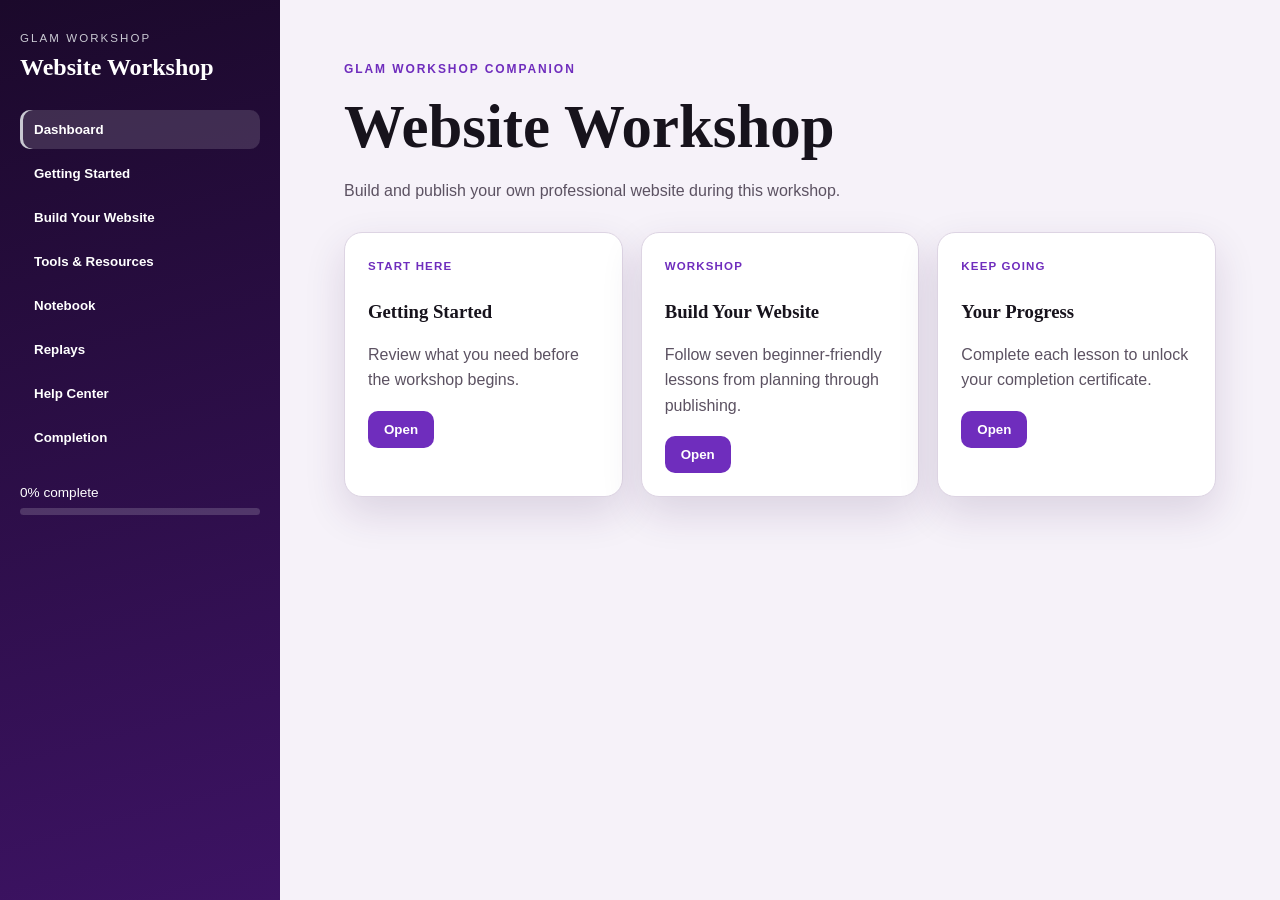
==== index.html @ 3e6be876 "first commit" ====
<!doctype html>
<html lang="en">
  <head>
    <meta charset="utf-8" />
    <meta name="viewport" content="width=device-width,initial-scale=1" />
    <title>Workshop Companion</title>
    <link rel="stylesheet" href="css/style.css" />
  </head>
  <body>
    <button id="menuBtn" class="menu" aria-label="Open menu">☰</button>
    <aside>
      <div class="brand">
        <span>GLAM WORKSHOP</span>
        <h2 id="sideTitle"></h2>
      </div>
      <nav id="nav"></nav>
      <div class="progress">
        <span id="progressText">0% complete</span>
        <div><i id="progressBar"></i></div>
      </div>
    </aside>
    <main>
      <header>
        <p id="eyebrow"></p>
        <h1 id="pageTitle"></h1>
        <p id="pageIntro"></p>
      </header>
      <div id="page"></div>
    </main>
    <div id="toast" role="status"></div>
    <script src="js/workshop-settings.js"></script>
    <script src="js/app.js"></script>
  </body>
</html>
---- css/style.css ----
:root{--purple:#6f2dbd;--deep:#1b092b;--silver:#c9c9d2;--white:#fff;--ink:#17131c;--soft:#f6f2f9;--shadow:0 16px 40px rgba(54,18,83,.14)}*{box-sizing:border-box}body{margin:0;font-family:Arial,sans-serif;background:var(--soft);color:var(--ink)}aside{position:fixed;inset:0 auto 0 0;width:280px;padding:28px 20px;background:linear-gradient(165deg,var(--deep),#3d1364);color:white;overflow:auto}.brand span{font-size:.72rem;letter-spacing:.18em;color:var(--silver)}.brand h2{margin:.5rem 0 1.8rem;font-family:Georgia,serif}.nav-btn{display:block;width:100%;padding:12px 14px;margin:5px 0;border:0;border-radius:10px;background:transparent;color:white;text-align:left;font-weight:700;cursor:pointer}.nav-btn:hover,.nav-btn.active{background:rgba(255,255,255,.14);box-shadow:inset 3px 0 var(--silver)}.progress{margin-top:28px;font-size:.85rem}.progress>div{height:7px;margin-top:8px;border-radius:9px;background:#ffffff2a;overflow:hidden}.progress i{display:block;height:100%;width:0;background:linear-gradient(90deg,var(--silver),white);transition:.3s}main{margin-left:280px;min-height:100vh;padding:48px clamp(22px,5vw,72px)}header{max-width:850px;margin-bottom:28px}header p{line-height:1.65;color:#5c5262}#eyebrow{font-size:.75rem;font-weight:800;letter-spacing:.16em;color:var(--purple);text-transform:uppercase}h1,h2,h3{font-family:Georgia,serif}h1{font-size:clamp(2.1rem,5vw,3.8rem);margin:.25rem 0}.grid{display:grid;grid-template-columns:repeat(auto-fit,minmax(240px,1fr));gap:18px}.card{background:white;border:1px solid #ddd4e3;border-radius:18px;padding:23px;box-shadow:var(--shadow)}.card .tag{display:inline-block;margin-bottom:10px;color:var(--purple);font-size:.72rem;font-weight:800;letter-spacing:.1em;text-transform:uppercase}.card p,.card li{color:#5c5262;line-height:1.6}.actions{display:flex;gap:10px;flex-wrap:wrap;margin-top:18px}button,.button{border:0;border-radius:10px;padding:11px 16px;font-weight:800;cursor:pointer;text-decoration:none}.primary{background:var(--purple);color:white}.secondary{background:#eee9f2;color:var(--deep)}textarea,input{width:100%;padding:13px;border:1px solid #cfc5d5;border-radius:10px;font:inherit}textarea{min-height:160px;resize:vertical}.check{display:flex;gap:9px;align-items:flex-start;margin-top:16px}.check input{width:auto;margin-top:3px}.lesson{margin-bottom:18px}.lesson.done{border-color:#8c63ad;background:#fdfbff}#toast{position:fixed;right:22px;bottom:22px;padding:13px 17px;border-radius:10px;background:var(--deep);color:white;opacity:0;transform:translateY(12px);transition:.25s;pointer-events:none}#toast.show{opacity:1;transform:none}.menu{display:none;position:fixed;z-index:5;top:12px;left:12px;background:var(--deep);color:white}.empty{padding:30px;text-align:center;color:#6c6270}.resource-link{display:inline-block;margin-top:8px;color:var(--purple);font-weight:800}.note-list{display:grid;gap:12px;margin-top:18px}.saved-note{background:#f6f1f8;padding:14px;border-radius:10px}.saved-note button{float:right;padding:4px 8px}@media(max-width:800px){.menu{display:block}aside{transform:translateX(-100%);transition:.25s;z-index:4}aside.open{transform:none}main{margin-left:0;padding-top:65px}}
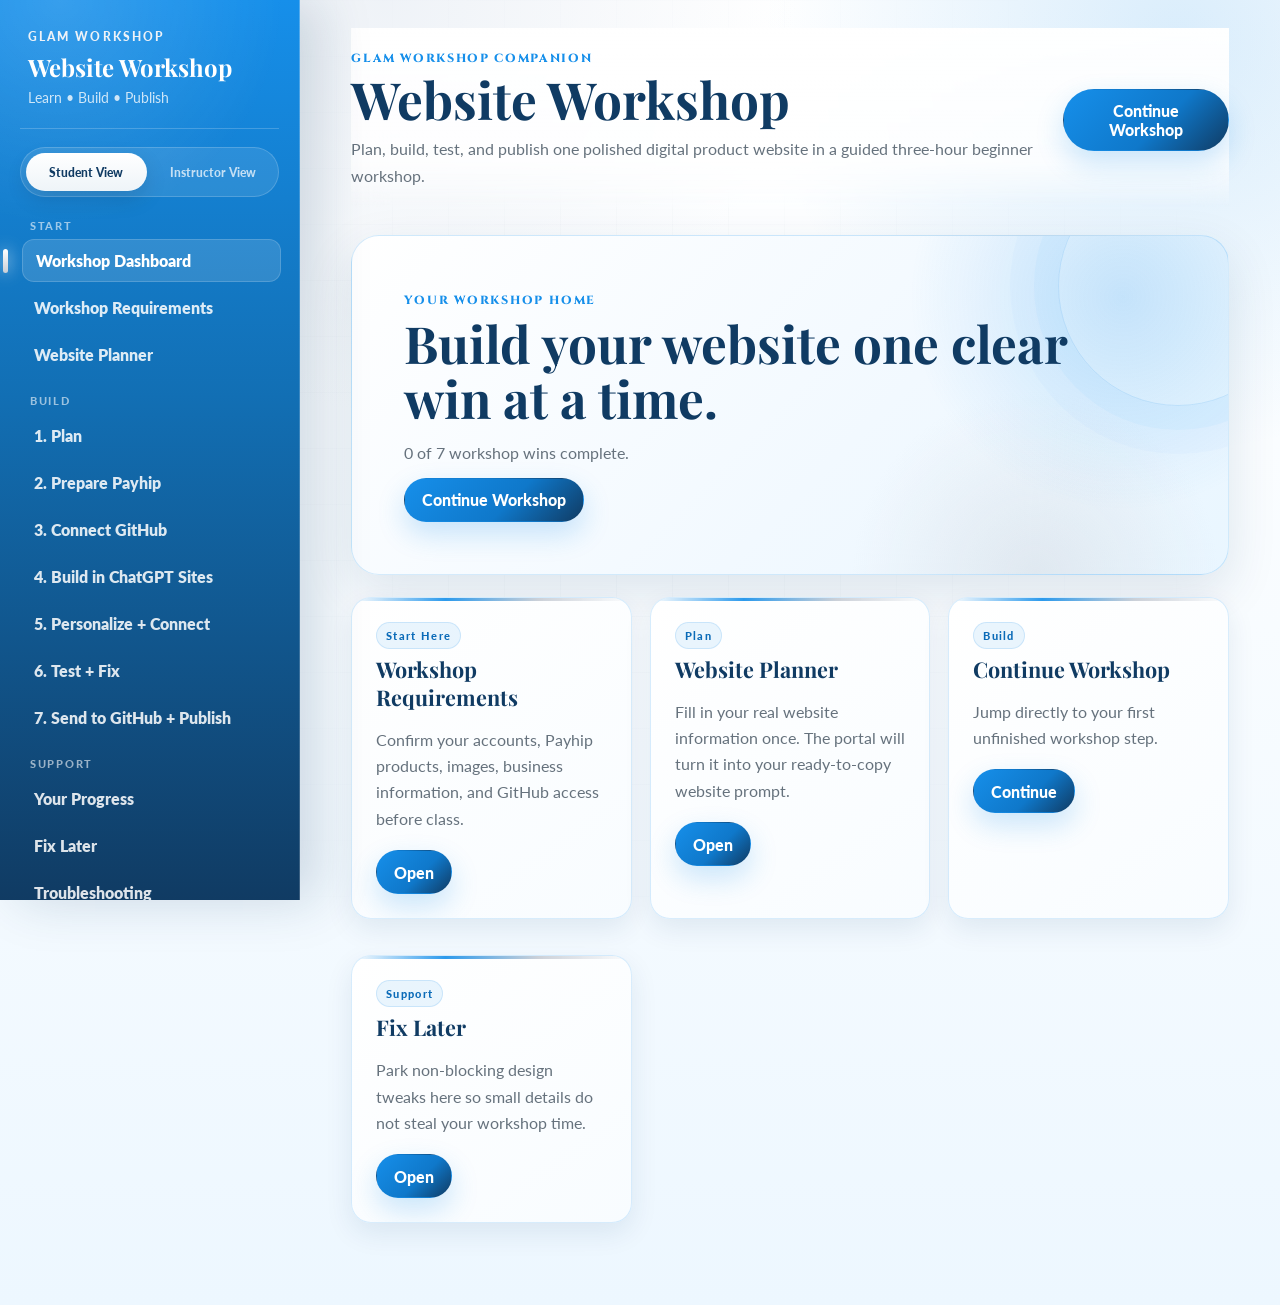
==== commit 88f2ce36: "final" ====
--- a/index.html
+++ b/index.html
@@ -3,32 +3,72 @@
   <head>
     <meta charset="utf-8" />
     <meta name="viewport" content="width=device-width,initial-scale=1" />
-    <title>Workshop Companion</title>
+    <meta
+      name="description"
+      content="Glam Website Workshop companion for planning, building, testing, and publishing a digital product website."
+    />
+    <title>Website Workshop</title>
+
+    <link rel="preconnect" href="https://fonts.googleapis.com" />
+    <link rel="preconnect" href="https://fonts.gstatic.com" crossorigin />
+    <link
+      href="https://fonts.googleapis.com/css2?family=Cinzel:wght@600;700;800&family=Lato:wght@400;700;900&family=Playfair+Display:wght@600;700;800&display=swap"
+      rel="stylesheet"
+    />
+
     <link rel="stylesheet" href="css/style.css" />
   </head>
+
   <body>
     <button id="menuBtn" class="menu" aria-label="Open menu">☰</button>
-    <aside>
+
+    <aside id="sidebar">
       <div class="brand">
-        <span>GLAM WORKSHOP</span>
+        <span class="brand-kicker">GLAM WORKSHOP</span>
         <h2 id="sideTitle"></h2>
+        <p>Learn • Build • Publish</p>
       </div>
+
+      <div class="view-switcher" aria-label="Portal view">
+        <button id="studentViewBtn" class="view-btn active" type="button">
+          Student View
+        </button>
+        <button id="instructorViewBtn" class="view-btn" type="button">
+          Instructor View
+        </button>
+      </div>
+
       <nav id="nav"></nav>
+
       <div class="progress">
-        <span id="progressText">0% complete</span>
-        <div><i id="progressBar"></i></div>
+        <div class="progress-head">
+          <span>Workshop Progress</span>
+          <strong id="progressText">0% complete</strong>
+        </div>
+        <div class="progress-track">
+          <i id="progressBar"></i>
+        </div>
       </div>
     </aside>
+
     <main>
-      <header>
-        <p id="eyebrow"></p>
-        <h1 id="pageTitle"></h1>
-        <p id="pageIntro"></p>
+      <header class="top-header">
+        <div>
+          <p id="eyebrow"></p>
+          <h1 id="pageTitle"></h1>
+          <p id="pageIntro"></p>
+        </div>
+        <button id="continueBtn" class="continue-btn" type="button">
+          Continue Workshop
+        </button>
       </header>
+
       <div id="page"></div>
     </main>
-    <div id="toast" role="status"></div>
+
+    <div id="toast" role="status" aria-live="polite"></div>
+
     <script src="js/workshop-settings.js"></script>
     <script src="js/app.js"></script>
   </body>
-</html>
+</html>
--- a/css/style.css
+++ b/css/style.css
@@ -1 +1,802 @@
-:root{--purple:#6f2dbd;--deep:#1b092b;--silver:#c9c9d2;--white:#fff;--ink:#17131c;--soft:#f6f2f9;--shadow:0 16px 40px rgba(54,18,83,.14)}*{box-sizing:border-box}body{margin:0;font-family:Arial,sans-serif;background:var(--soft);color:var(--ink)}aside{position:fixed;inset:0 auto 0 0;width:280px;padding:28px 20px;background:linear-gradient(165deg,var(--deep),#3d1364);color:white;overflow:auto}.brand span{font-size:.72rem;letter-spacing:.18em;color:var(--silver)}.brand h2{margin:.5rem 0 1.8rem;font-family:Georgia,serif}.nav-btn{display:block;width:100%;padding:12px 14px;margin:5px 0;border:0;border-radius:10px;background:transparent;color:white;text-align:left;font-weight:700;cursor:pointer}.nav-btn:hover,.nav-btn.active{background:rgba(255,255,255,.14);box-shadow:inset 3px 0 var(--silver)}.progress{margin-top:28px;font-size:.85rem}.progress>div{height:7px;margin-top:8px;border-radius:9px;background:#ffffff2a;overflow:hidden}.progress i{display:block;height:100%;width:0;background:linear-gradient(90deg,var(--silver),white);transition:.3s}main{margin-left:280px;min-height:100vh;padding:48px clamp(22px,5vw,72px)}header{max-width:850px;margin-bottom:28px}header p{line-height:1.65;color:#5c5262}#eyebrow{font-size:.75rem;font-weight:800;letter-spacing:.16em;color:var(--purple);text-transform:uppercase}h1,h2,h3{font-family:Georgia,serif}h1{font-size:clamp(2.1rem,5vw,3.8rem);margin:.25rem 0}.grid{display:grid;grid-template-columns:repeat(auto-fit,minmax(240px,1fr));gap:18px}.card{background:white;border:1px solid #ddd4e3;border-radius:18px;padding:23px;box-shadow:var(--shadow)}.card .tag{display:inline-block;margin-bottom:10px;color:var(--purple);font-size:.72rem;font-weight:800;letter-spacing:.1em;text-transform:uppercase}.card p,.card li{color:#5c5262;line-height:1.6}.actions{display:flex;gap:10px;flex-wrap:wrap;margin-top:18px}button,.button{border:0;border-radius:10px;padding:11px 16px;font-weight:800;cursor:pointer;text-decoration:none}.primary{background:var(--purple);color:white}.secondary{background:#eee9f2;color:var(--deep)}textarea,input{width:100%;padding:13px;border:1px solid #cfc5d5;border-radius:10px;font:inherit}textarea{min-height:160px;resize:vertical}.check{display:flex;gap:9px;align-items:flex-start;margin-top:16px}.check input{width:auto;margin-top:3px}.lesson{margin-bottom:18px}.lesson.done{border-color:#8c63ad;background:#fdfbff}#toast{position:fixed;right:22px;bottom:22px;padding:13px 17px;border-radius:10px;background:var(--deep);color:white;opacity:0;transform:translateY(12px);transition:.25s;pointer-events:none}#toast.show{opacity:1;transform:none}.menu{display:none;position:fixed;z-index:5;top:12px;left:12px;background:var(--deep);color:white}.empty{padding:30px;text-align:center;color:#6c6270}.resource-link{display:inline-block;margin-top:8px;color:var(--purple);font-weight:800}.note-list{display:grid;gap:12px;margin-top:18px}.saved-note{background:#f6f1f8;padding:14px;border-radius:10px}.saved-note button{float:right;padding:4px 8px}@media(max-width:800px){.menu{display:block}aside{transform:translateX(-100%);transition:.25s;z-index:4}aside.open{transform:none}main{margin-left:0;padding-top:65px}}
+:root {
+  --sapphire: #168fea;
+  --deep-sapphire: #103b63;
+  --silver: #c9ced6;
+  --silver-bright: #eef2f7;
+  --white: #ffffff;
+  --black: #171a1e;
+  --ink: #1c2730;
+  --muted: #66727d;
+  --soft: #f6fbff;
+  --soft-blue: #edf7ff;
+  --line: rgba(22, 143, 234, 0.18);
+  --line-strong: rgba(22, 143, 234, 0.34);
+  --shadow: 0 18px 50px rgba(16, 59, 99, 0.12);
+  --shadow-soft: 0 10px 28px rgba(16, 59, 99, 0.09);
+  --radius-xl: 28px;
+  --radius-lg: 20px;
+  --radius-md: 14px;
+  --sidebar: 300px;
+}
+
+*,
+*::before,
+*::after {
+  box-sizing: border-box;
+}
+
+html {
+  scroll-behavior: smooth;
+}
+
+body {
+  margin: 0;
+  min-height: 100vh;
+  font-family: "Lato", Arial, sans-serif;
+  color: var(--ink);
+  background:
+    radial-gradient(circle at 92% 3%, rgba(22, 143, 234, 0.16), transparent 24%),
+    radial-gradient(circle at 30% 0%, rgba(238, 242, 247, 0.95), transparent 26%),
+    linear-gradient(180deg, #ffffff 0%, #f8fcff 48%, #edf7ff 100%);
+}
+
+body::before {
+  content: "";
+  position: fixed;
+  inset: 0;
+  pointer-events: none;
+  z-index: -1;
+  background:
+    linear-gradient(rgba(16, 59, 99, 0.025) 1px, transparent 1px),
+    linear-gradient(90deg, rgba(16, 59, 99, 0.025) 1px, transparent 1px);
+  background-size: 56px 56px;
+  mask-image: radial-gradient(circle at center, black, transparent 82%);
+}
+
+button,
+input,
+textarea,
+select {
+  font: inherit;
+}
+
+button,
+.button {
+  cursor: pointer;
+}
+
+a {
+  color: inherit;
+}
+
+/* SIDEBAR */
+
+aside#sidebar {
+  position: fixed;
+  inset: 0 auto 0 0;
+  width: var(--sidebar);
+  min-height: 100vh;
+  padding: 26px 20px 30px;
+  overflow-y: auto;
+  color: var(--white);
+  background:
+    radial-gradient(circle at 20% 0%, rgba(255, 255, 255, 0.14), transparent 24%),
+    linear-gradient(180deg, #168fea 0%, #126fb4 44%, #103b63 100%);
+  border-right: 1px solid rgba(255, 255, 255, 0.18);
+  box-shadow: 18px 0 50px rgba(16, 59, 99, 0.18);
+  z-index: 20;
+}
+
+.brand {
+  padding: 4px 8px 22px;
+  border-bottom: 1px solid rgba(255, 255, 255, 0.2);
+}
+
+.brand-kicker {
+  display: block;
+  margin-bottom: 8px;
+  color: var(--silver-bright);
+  font-size: 0.72rem;
+  font-weight: 900;
+  letter-spacing: 0.18em;
+}
+
+.brand h2 {
+  margin: 0;
+  font-family: "Playfair Display", Georgia, serif;
+  font-size: 1.5rem;
+}
+
+.brand p {
+  margin: 7px 0 0;
+  color: rgba(255, 255, 255, 0.78);
+  font-size: 0.85rem;
+}
+
+.view-switcher {
+  display: grid;
+  grid-template-columns: 1fr 1fr;
+  gap: 6px;
+  margin: 18px 0 22px;
+  padding: 5px;
+  border: 1px solid rgba(255, 255, 255, 0.18);
+  border-radius: 999px;
+  background: rgba(255, 255, 255, 0.1);
+}
+
+.view-btn {
+  min-height: 38px;
+  border: 0;
+  border-radius: 999px;
+  color: rgba(255, 255, 255, 0.72);
+  background: transparent;
+  font-size: 0.78rem;
+  font-weight: 900;
+}
+
+.view-btn.active {
+  color: var(--deep-sapphire);
+  background: linear-gradient(180deg, #ffffff, #eef4f8);
+  box-shadow: 0 8px 22px rgba(0, 0, 0, 0.12);
+}
+
+.nav-group {
+  margin: 18px 0;
+}
+
+.nav-heading {
+  display: block;
+  margin: 0 10px 7px;
+  color: rgba(255, 255, 255, 0.58);
+  font-size: 0.67rem;
+  font-weight: 900;
+  letter-spacing: 0.16em;
+}
+
+.nav-btn {
+  position: relative;
+  display: block;
+  width: 100%;
+  min-height: 43px;
+  margin: 4px 0;
+  padding: 10px 13px;
+  border: 1px solid transparent;
+  border-radius: 12px;
+  color: rgba(255, 255, 255, 0.86);
+  background: transparent;
+  text-align: left;
+  font-weight: 800;
+  transition: 180ms ease;
+}
+
+.nav-btn:hover,
+.nav-btn.active {
+  color: var(--white);
+  background: rgba(255, 255, 255, 0.13);
+  border-color: rgba(255, 255, 255, 0.16);
+  transform: translateX(2px);
+}
+
+.nav-btn.active::before {
+  content: "";
+  position: absolute;
+  left: -20px;
+  top: 50%;
+  width: 5px;
+  height: 24px;
+  transform: translateY(-50%);
+  border-radius: 999px;
+  background: linear-gradient(180deg, #ffffff, #c9ced6);
+  box-shadow: 0 0 16px rgba(255, 255, 255, 0.8);
+}
+
+.progress {
+  margin-top: 26px;
+  padding: 16px;
+  border-radius: 16px;
+  background: rgba(255, 255, 255, 0.1);
+  border: 1px solid rgba(255, 255, 255, 0.16);
+}
+
+.progress-head {
+  display: flex;
+  justify-content: space-between;
+  gap: 10px;
+  font-size: 0.77rem;
+}
+
+.progress-track {
+  height: 8px;
+  margin-top: 10px;
+  overflow: hidden;
+  border-radius: 999px;
+  background: rgba(255, 255, 255, 0.18);
+}
+
+.progress-track i {
+  display: block;
+  width: 0;
+  height: 100%;
+  background: linear-gradient(90deg, #ffffff, #cfd8e3);
+  transition: width 250ms ease;
+}
+
+/* MAIN */
+
+main {
+  margin-left: var(--sidebar);
+  min-height: 100vh;
+  padding: 28px clamp(22px, 4vw, 64px) 64px;
+}
+
+.top-header {
+  position: sticky;
+  top: 0;
+  z-index: 10;
+  display: flex;
+  align-items: center;
+  justify-content: space-between;
+  gap: 24px;
+  margin-bottom: 28px;
+  padding: 22px 0 18px;
+  background: linear-gradient(
+    180deg,
+    rgba(255, 255, 255, 0.96),
+    rgba(255, 255, 255, 0.82) 75%,
+    transparent
+  );
+  backdrop-filter: blur(16px);
+}
+
+#eyebrow {
+  margin: 0 0 7px;
+  color: var(--sapphire);
+  font-family: "Cinzel", Georgia, serif;
+  font-size: 0.74rem;
+  font-weight: 800;
+  letter-spacing: 0.14em;
+  text-transform: uppercase;
+}
+
+#pageTitle {
+  max-width: 920px;
+  margin: 0;
+  color: var(--deep-sapphire);
+  font-family: "Playfair Display", Georgia, serif;
+  font-size: clamp(2.15rem, 4vw, 4.3rem);
+  line-height: 1.04;
+}
+
+#pageIntro {
+  max-width: 800px;
+  margin: 10px 0 0;
+  color: var(--muted);
+  line-height: 1.65;
+}
+
+.continue-btn,
+.primary,
+.secondary,
+.button {
+  display: inline-flex;
+  align-items: center;
+  justify-content: center;
+  min-height: 44px;
+  padding: 11px 17px;
+  border-radius: 999px;
+  border: 1px solid transparent;
+  text-decoration: none;
+  font-weight: 900;
+  transition: 180ms ease;
+}
+
+.continue-btn,
+.primary {
+  color: var(--white);
+  background: linear-gradient(135deg, #168fea 0%, #0f78ca 58%, #103b63 100%);
+  box-shadow: 0 12px 28px rgba(22, 143, 234, 0.22);
+}
+
+.continue-btn:hover,
+.primary:hover {
+  transform: translateY(-2px);
+  box-shadow: 0 17px 36px rgba(22, 143, 234, 0.3);
+}
+
+.secondary {
+  color: var(--deep-sapphire);
+  background: linear-gradient(180deg, #ffffff, #eef4f8);
+  border-color: rgba(16, 59, 99, 0.14);
+}
+
+.secondary:hover {
+  border-color: var(--line-strong);
+  transform: translateY(-1px);
+}
+
+/* HERO */
+
+.hero-panel {
+  position: relative;
+  overflow: hidden;
+  margin-bottom: 22px;
+  padding: clamp(28px, 5vw, 52px);
+  border: 1px solid var(--line);
+  border-radius: var(--radius-xl);
+  background:
+    radial-gradient(circle at 88% 18%, rgba(22, 143, 234, 0.2), transparent 26%),
+    radial-gradient(circle at 78% 100%, rgba(201, 206, 214, 0.36), transparent 24%),
+    linear-gradient(135deg, #ffffff 0%, #f2f9ff 58%, #e9f6ff 100%);
+  box-shadow: var(--shadow);
+}
+
+.hero-panel::after {
+  content: "";
+  position: absolute;
+  width: 240px;
+  height: 240px;
+  right: -70px;
+  top: -70px;
+  border-radius: 50%;
+  border: 1px solid rgba(22, 143, 234, 0.15);
+  box-shadow:
+    0 0 0 24px rgba(22, 143, 234, 0.04),
+    0 0 0 48px rgba(22, 143, 234, 0.025);
+}
+
+.hero-kicker {
+  color: var(--sapphire);
+  font-family: "Cinzel", Georgia, serif;
+  font-size: 0.74rem;
+  font-weight: 800;
+  letter-spacing: 0.15em;
+}
+
+.hero-panel h2 {
+  position: relative;
+  z-index: 1;
+  max-width: 720px;
+  margin: 8px 0 12px;
+  color: var(--deep-sapphire);
+  font-family: "Playfair Display", Georgia, serif;
+  font-size: clamp(2rem, 4vw, 3.4rem);
+  line-height: 1.08;
+}
+
+.hero-panel p {
+  position: relative;
+  z-index: 1;
+  color: var(--muted);
+}
+
+/* CARDS */
+
+.grid {
+  display: grid;
+  grid-template-columns: repeat(auto-fit, minmax(245px, 1fr));
+  gap: 18px;
+}
+
+.card {
+  position: relative;
+  overflow: hidden;
+  margin-bottom: 18px;
+  padding: 24px;
+  border: 1px solid rgba(22, 143, 234, 0.16);
+  border-radius: var(--radius-lg);
+  background:
+    linear-gradient(145deg, rgba(255, 255, 255, 0.98), rgba(248, 252, 255, 0.98));
+  box-shadow: var(--shadow-soft);
+}
+
+.card::before {
+  content: "";
+  position: absolute;
+  inset: 0 0 auto 0;
+  height: 3px;
+  background: linear-gradient(
+    90deg,
+    transparent,
+    rgba(22, 143, 234, 0.9),
+    rgba(201, 206, 214, 0.95),
+    transparent
+  );
+}
+
+.card h3 {
+  margin: 6px 0 10px;
+  color: var(--deep-sapphire);
+  font-family: "Playfair Display", Georgia, serif;
+  font-size: 1.35rem;
+}
+
+.card h4 {
+  color: var(--deep-sapphire);
+}
+
+.card p,
+.card li {
+  color: var(--muted);
+  line-height: 1.65;
+}
+
+.tag {
+  display: inline-flex;
+  align-items: center;
+  min-height: 27px;
+  padding: 5px 9px;
+  border-radius: 999px;
+  color: #0b6bb8;
+  background: rgba(22, 143, 234, 0.09);
+  border: 1px solid rgba(22, 143, 234, 0.15);
+  font-size: 0.68rem;
+  font-weight: 900;
+  letter-spacing: 0.12em;
+}
+
+.actions {
+  display: flex;
+  flex-wrap: wrap;
+  gap: 10px;
+  margin-top: 18px;
+}
+
+/* FORMS */
+
+.field {
+  display: grid;
+  gap: 7px;
+  margin: 14px 0;
+}
+
+.field > span {
+  color: var(--deep-sapphire);
+  font-weight: 900;
+}
+
+textarea,
+input,
+select {
+  width: 100%;
+  border: 1px solid rgba(16, 59, 99, 0.18);
+  border-radius: 12px;
+  padding: 13px 14px;
+  color: var(--ink);
+  background: rgba(255, 255, 255, 0.95);
+  outline: 0;
+}
+
+textarea:focus,
+input:focus,
+select:focus {
+  border-color: rgba(22, 143, 234, 0.65);
+  box-shadow: 0 0 0 4px rgba(22, 143, 234, 0.09);
+}
+
+textarea {
+  min-height: 140px;
+  resize: vertical;
+}
+
+.lesson-prompt,
+#generatedPrompt {
+  min-height: 300px;
+  margin-top: 12px;
+  font-family: "Lato", Arial, sans-serif;
+  line-height: 1.55;
+  background: #f8fbfd;
+}
+
+.check {
+  display: flex;
+  align-items: flex-start;
+  gap: 10px;
+  margin: 10px 0;
+  color: var(--muted);
+}
+
+.check input {
+  width: auto;
+  margin-top: 4px;
+  accent-color: var(--sapphire);
+}
+
+/* COMPLETION GATES */
+
+.checkpoint {
+  margin-top: 22px;
+  padding: 18px;
+  border: 1px solid rgba(22, 143, 234, 0.17);
+  border-radius: 16px;
+  background: linear-gradient(180deg, #f5fbff, #ffffff);
+}
+
+.complete-gate:disabled {
+  opacity: 0.42;
+  cursor: not-allowed;
+  transform: none;
+  box-shadow: none;
+}
+
+.lesson.done {
+  border-color: rgba(22, 143, 234, 0.42);
+  background:
+    radial-gradient(circle at 100% 0%, rgba(22, 143, 234, 0.11), transparent 28%),
+    #ffffff;
+}
+
+/* INSTRUCTOR VIEW */
+
+.instructor-panel {
+  position: relative;
+  margin-bottom: 22px;
+  padding: 24px;
+  border: 1px solid rgba(201, 206, 214, 0.8);
+  border-radius: var(--radius-lg);
+  background:
+    radial-gradient(circle at 90% 0%, rgba(22, 143, 234, 0.12), transparent 30%),
+    linear-gradient(135deg, #171a1e 0%, #103b63 100%);
+  color: var(--white);
+  box-shadow: 0 20px 50px rgba(16, 59, 99, 0.2);
+}
+
+.instructor-badge {
+  display: inline-flex;
+  padding: 6px 10px;
+  border-radius: 999px;
+  background: linear-gradient(180deg, #f6f8fb, #c9ced6);
+  color: #171a1e;
+  font-size: 0.7rem;
+  font-weight: 900;
+  letter-spacing: 0.12em;
+}
+
+.instructor-grid {
+  display: grid;
+  grid-template-columns: repeat(5, minmax(100px, 1fr));
+  gap: 10px;
+  margin: 18px 0;
+}
+
+.instructor-grid div {
+  padding: 13px;
+  border: 1px solid rgba(255, 255, 255, 0.14);
+  border-radius: 13px;
+  background: rgba(255, 255, 255, 0.07);
+}
+
+.instructor-grid strong,
+.instructor-grid span {
+  display: block;
+}
+
+.instructor-grid strong {
+  color: #dfe8f1;
+  font-size: 0.7rem;
+  text-transform: uppercase;
+  letter-spacing: 0.08em;
+}
+
+.instructor-grid span {
+  margin-top: 5px;
+  font-weight: 900;
+}
+
+.instructor-note,
+.instructor-script {
+  margin-top: 10px;
+  padding: 14px;
+  border-radius: 13px;
+  background: rgba(255, 255, 255, 0.08);
+  line-height: 1.55;
+}
+
+.instructor-script {
+  border-left: 3px solid #168fea;
+}
+
+/* SUPPORT */
+
+.issue-picker {
+  display: grid;
+  grid-template-columns: repeat(auto-fit, minmax(230px, 1fr));
+  gap: 12px;
+  margin-bottom: 18px;
+}
+
+.issue-btn {
+  min-height: 100px;
+  padding: 18px;
+  border: 1px solid rgba(22, 143, 234, 0.16);
+  border-radius: 16px;
+  background: #ffffff;
+  color: var(--deep-sapphire);
+  text-align: left;
+  box-shadow: var(--shadow-soft);
+}
+
+.issue-btn span,
+.issue-btn strong {
+  display: block;
+}
+
+.issue-btn span {
+  margin-bottom: 7px;
+  color: var(--sapphire);
+  font-size: 0.7rem;
+  font-weight: 900;
+  letter-spacing: 0.1em;
+  text-transform: uppercase;
+}
+
+.issue-btn strong {
+  font-family: "Playfair Display", Georgia, serif;
+  font-size: 1.1rem;
+}
+
+.stack-list {
+  display: grid;
+  gap: 12px;
+}
+
+.list-card,
+.help-card {
+  margin-bottom: 0;
+}
+
+.small-btn {
+  min-height: 36px;
+  padding: 8px 13px;
+  font-size: 0.78rem;
+}
+
+.empty-state {
+  text-align: center;
+}
+
+.progress-row {
+  display: flex;
+  gap: 10px;
+  align-items: center;
+  padding: 12px 0;
+  border-bottom: 1px solid rgba(16, 59, 99, 0.09);
+  color: var(--muted);
+}
+
+.progress-row.complete-row {
+  color: var(--deep-sapphire);
+}
+
+.progress-row span {
+  color: var(--sapphire);
+  font-size: 1.2rem;
+  font-weight: 900;
+}
+
+.saved-note {
+  margin-top: 10px;
+  padding: 14px;
+  border-radius: 12px;
+  background: var(--soft-blue);
+}
+
+.saved-note button {
+  float: right;
+  border: 0;
+  background: transparent;
+  color: var(--deep-sapphire);
+  font-weight: 900;
+}
+
+hr {
+  border: 0;
+  border-top: 1px solid rgba(16, 59, 99, 0.12);
+  margin: 24px 0;
+}
+
+#toast {
+  position: fixed;
+  right: 22px;
+  bottom: 22px;
+  z-index: 99;
+  padding: 13px 17px;
+  border-radius: 999px;
+  color: var(--white);
+  background: linear-gradient(135deg, var(--sapphire), var(--deep-sapphire));
+  box-shadow: 0 14px 34px rgba(16, 59, 99, 0.24);
+  opacity: 0;
+  transform: translateY(12px);
+  transition: 220ms ease;
+  pointer-events: none;
+}
+
+#toast.show {
+  opacity: 1;
+  transform: translateY(0);
+}
+
+.menu {
+  display: none;
+  position: fixed;
+  top: 12px;
+  left: 12px;
+  z-index: 50;
+  width: 46px;
+  height: 46px;
+  border: 0;
+  border-radius: 14px;
+  color: var(--white);
+  background: var(--deep-sapphire);
+}
+
+/* RESPONSIVE */
+
+@media (max-width: 1100px) {
+  .instructor-grid {
+    grid-template-columns: repeat(2, 1fr);
+  }
+}
+
+@media (max-width: 820px) {
+  .menu {
+    display: grid;
+    place-items: center;
+  }
+
+  aside#sidebar {
+    transform: translateX(-100%);
+    transition: 220ms ease;
+  }
+
+  aside#sidebar.open {
+    transform: translateX(0);
+  }
+
+  main {
+    margin-left: 0;
+    padding-top: 70px;
+  }
+
+  .top-header {
+    position: static;
+    align-items: flex-start;
+    flex-direction: column;
+  }
+
+  .continue-btn {
+    width: 100%;
+  }
+
+  .instructor-grid {
+    grid-template-columns: 1fr 1fr;
+  }
+}
+
+@media (max-width: 540px) {
+  .grid,
+  .issue-picker,
+  .instructor-grid {
+    grid-template-columns: 1fr;
+  }
+
+  .card,
+  .hero-panel,
+  .instructor-panel {
+    padding: 19px;
+  }
+
+  #pageTitle {
+    font-size: 2.25rem;
+  }
+}
+
+@media (prefers-reduced-motion: reduce) {
+  *,
+  *::before,
+  *::after {
+    scroll-behavior: auto !important;
+    animation-duration: 0.01ms !important;
+    animation-iteration-count: 1 !important;
+    transition-duration: 0.01ms !important;
+  }
+}
